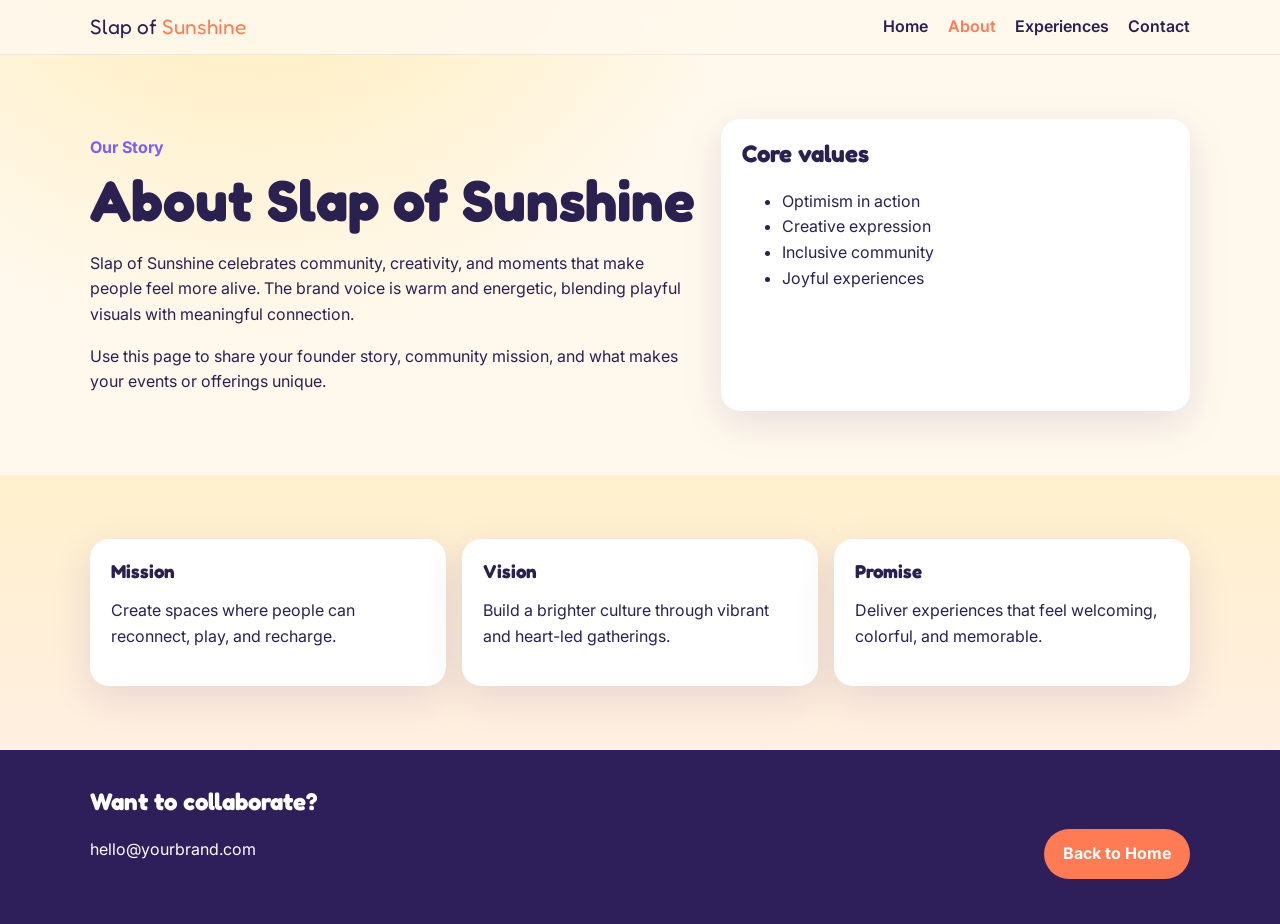
==== about.html @ 722636dc "Refine branding text and add dedicated about page" ====
<!doctype html>
<html lang="en">
  <head>
    <meta charset="UTF-8" />
    <meta name="viewport" content="width=device-width, initial-scale=1.0" />
    <title>About | Slap of Sunshine</title>
    <meta
      name="description"
      content="Learn more about the mission, values, and activities behind Slap of Sunshine."
    />
    <link rel="preconnect" href="https://fonts.googleapis.com" />
    <link rel="preconnect" href="https://fonts.gstatic.com" crossorigin />
    <link
      href="https://fonts.googleapis.com/css2?family=Fredoka:wght@400;500;700&family=Inter:wght@400;600;700&display=swap"
      rel="stylesheet"
    />
    <link rel="stylesheet" href="styles.css" />
  </head>
  <body>
    <header class="site-header">
      <div class="container nav-wrap">
        <a class="brand" href="index.html">Slap of <span>Sunshine</span></a>
        <nav>
          <ul class="nav-links">
            <li><a href="index.html">Home</a></li>
            <li><a href="about.html" aria-current="page">About</a></li>
            <li><a href="index.html#experiences">Experiences</a></li>
            <li><a href="index.html#contact">Contact</a></li>
          </ul>
        </nav>
      </div>
    </header>

    <main>
      <section class="section">
        <div class="container split">
          <div>
            <p class="eyebrow">Our Story</p>
            <h1>About Slap of Sunshine</h1>
            <p>
              Slap of Sunshine celebrates community, creativity, and moments that make
              people feel more alive. The brand voice is warm and energetic, blending
              playful visuals with meaningful connection.
            </p>
            <p>
              Use this page to share your founder story, community mission, and what makes
              your events or offerings unique.
            </p>
          </div>
          <aside class="card">
            <h2>Core values</h2>
            <ul>
              <li>Optimism in action</li>
              <li>Creative expression</li>
              <li>Inclusive community</li>
              <li>Joyful experiences</li>
            </ul>
          </aside>
        </div>
      </section>

      <section class="section alt-bg">
        <div class="container feature-grid">
          <article class="card feature">
            <h3>Mission</h3>
            <p>Create spaces where people can reconnect, play, and recharge.</p>
          </article>
          <article class="card feature">
            <h3>Vision</h3>
            <p>Build a brighter culture through vibrant and heart-led gatherings.</p>
          </article>
          <article class="card feature">
            <h3>Promise</h3>
            <p>Deliver experiences that feel welcoming, colorful, and memorable.</p>
          </article>
        </div>
      </section>
    </main>

    <footer class="site-footer">
      <div class="container footer-wrap">
        <div>
          <h2>Want to collaborate?</h2>
          <p>hello@yourbrand.com</p>
        </div>
        <a href="index.html" class="btn btn-primary">Back to Home</a>
      </div>
    </footer>
  </body>
</html>
---- styles.css ----
:root {
  --bg: #fff9ed;
  --text: #2a2150;
  --accent: #ff7b54;
  --accent-dark: #ec5a35;
  --yellow: #ffc83d;
  --purple: #7b5cff;
  --card: #ffffff;
  --shadow: 0 12px 40px rgba(59, 23, 118, 0.12);
  --radius: 1.2rem;
}

* {
  box-sizing: border-box;
}

body {
  margin: 0;
  font-family: Inter, system-ui, -apple-system, Segoe UI, Roboto, sans-serif;
  background: radial-gradient(circle at 20% -20%, #ffe9ac 0, transparent 35%), var(--bg);
  color: var(--text);
  line-height: 1.6;
}

h1,
h2,
h3,
.brand {
  font-family: Fredoka, Inter, sans-serif;
  line-height: 1.2;
  margin-top: 0;
}

.container {
  width: min(1100px, 92%);
  margin: 0 auto;
}

.site-header {
  position: sticky;
  top: 0;
  backdrop-filter: blur(8px);
  background: rgba(255, 249, 237, 0.9);
  z-index: 10;
  border-bottom: 1px solid rgba(42, 33, 80, 0.08);
}

.nav-wrap {
  display: flex;
  justify-content: space-between;
  align-items: center;
  padding: 0.9rem 0;
}

.brand {
  font-size: 1.3rem;
  text-decoration: none;
  color: inherit;
}

.brand span {
  color: var(--accent);
}

.nav-links {
  list-style: none;
  display: flex;
  gap: 1.2rem;
  margin: 0;
  padding: 0;
}

.nav-links a {
  text-decoration: none;
  color: inherit;
  font-weight: 600;
}


.nav-links a[aria-current="page"] {
  color: var(--accent);
}

.hero {
  position: relative;
  overflow: hidden;
  padding: 5rem 0 4rem;
}

.hero-grid {
  display: grid;
  grid-template-columns: 1.25fr 1fr;
  gap: 2rem;
  align-items: center;
}

.eyebrow {
  display: inline-block;
  font-weight: 700;
  color: var(--purple);
  margin-bottom: 0.3rem;
}

h1 {
  font-size: clamp(2rem, 5vw, 3.6rem);
  margin-bottom: 1rem;
}

.hero-copy {
  font-size: 1.1rem;
  max-width: 60ch;
}

.card {
  background: var(--card);
  border-radius: var(--radius);
  box-shadow: var(--shadow);
  padding: 1.3rem;
}

.card-highlight {
  border: 3px solid rgba(255, 123, 84, 0.3);
}

.card-highlight ul {
  padding-left: 1.1rem;
  margin-bottom: 0;
}

.cta-row {
  display: flex;
  gap: 0.9rem;
  flex-wrap: wrap;
  margin-top: 1.3rem;
}

.btn {
  border: none;
  border-radius: 999px;
  padding: 0.75rem 1.2rem;
  text-decoration: none;
  display: inline-block;
  font-weight: 700;
}

.btn-primary {
  background: var(--accent);
  color: #fff;
}

.btn-primary:hover {
  background: var(--accent-dark);
}

.btn-secondary {
  background: #fff;
  color: var(--purple);
  border: 2px solid rgba(123, 92, 255, 0.2);
}

.section {
  padding: 4rem 0;
}

.alt-bg {
  background: linear-gradient(180deg, rgba(255, 200, 61, 0.18), rgba(255, 123, 84, 0.08));
}

.split {
  display: grid;
  grid-template-columns: 1.3fr 1fr;
  gap: 1.4rem;
}

.feature-grid {
  display: grid;
  grid-template-columns: repeat(3, minmax(0, 1fr));
  gap: 1rem;
}

.feature h3 {
  margin-bottom: 0.4rem;
}

.gallery {
  display: grid;
  grid-template-columns: repeat(4, minmax(0, 1fr));
  gap: 0.9rem;
}

.tile {
  background: linear-gradient(145deg, #ffe47e, #ff9b75);
  color: #fff;
  border-radius: 1rem;
  min-height: 150px;
  display: grid;
  place-items: center;
  font-weight: 700;
}

.site-footer {
  padding: 2.4rem 0 2.8rem;
  background: #2e1f5a;
  color: #fff;
}

.footer-wrap {
  display: grid;
  grid-template-columns: 1fr auto;
  gap: 1rem;
  align-items: end;
}

.signup {
  display: flex;
  gap: 0.5rem;
}

.signup input {
  border-radius: 999px;
  border: none;
  min-width: 230px;
  padding: 0.75rem 1rem;
}

.sr-only {
  position: absolute;
  width: 1px;
  height: 1px;
  padding: 0;
  margin: -1px;
  overflow: hidden;
  clip: rect(0, 0, 0, 0);
  border: 0;
}

.sun {
  position: absolute;
  border-radius: 50%;
  pointer-events: none;
}

.sun-one {
  width: 220px;
  height: 220px;
  background: radial-gradient(circle at 35% 35%, #fff4c3, #ffc83d);
  right: -80px;
  top: -80px;
  opacity: 0.85;
}

.sun-two {
  width: 120px;
  height: 120px;
  background: radial-gradient(circle at 35% 35%, #ffd4bf, #ff7b54);
  left: -20px;
  bottom: -20px;
  opacity: 0.65;
}

@media (max-width: 860px) {
  .hero-grid,
  .split,
  .footer-wrap {
    grid-template-columns: 1fr;
  }

  .feature-grid {
    grid-template-columns: 1fr;
  }

  .gallery {
    grid-template-columns: repeat(2, minmax(0, 1fr));
  }

  .nav-links {
    display: none;
  }
}
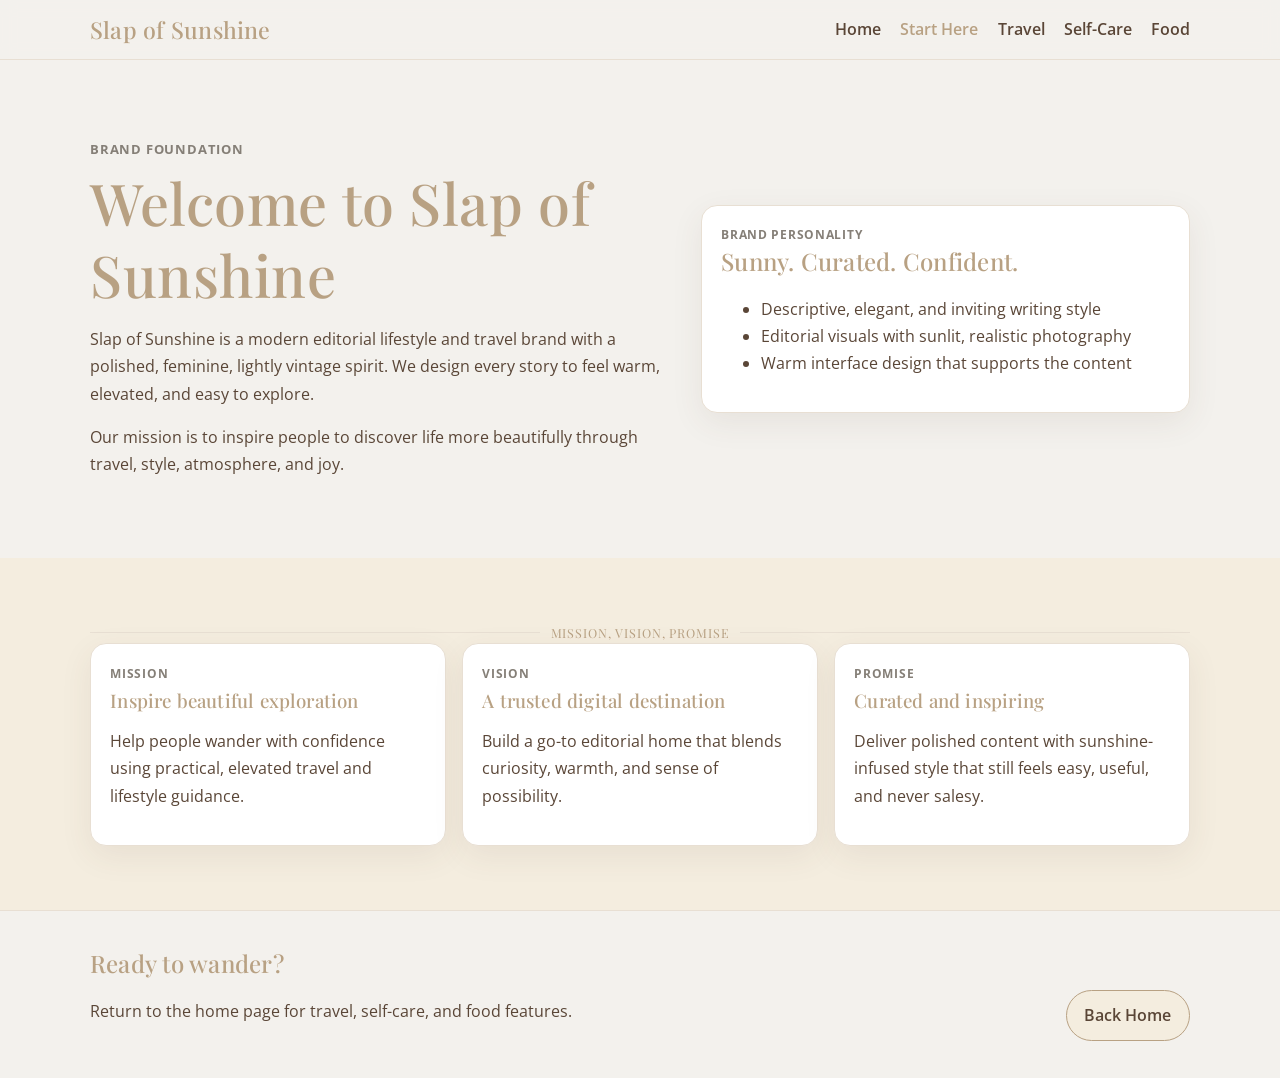
==== commit fa06cfeb: "Align site pages with new Slap of Sunshine brand guide" ====
--- a/about.html
+++ b/about.html
@@ -3,15 +3,15 @@
   <head>
     <meta charset="UTF-8" />
     <meta name="viewport" content="width=device-width, initial-scale=1.0" />
-    <title>About | Slap of Sunshine</title>
+    <title>Start Here | Slap of Sunshine</title>
     <meta
       name="description"
-      content="Learn more about the mission, values, and activities behind Slap of Sunshine."
+      content="Start here to learn Slap of Sunshine's mission, vision, and editorial style for travel and lifestyle storytelling."
     />
     <link rel="preconnect" href="https://fonts.googleapis.com" />
     <link rel="preconnect" href="https://fonts.gstatic.com" crossorigin />
     <link
-      href="https://fonts.googleapis.com/css2?family=Fredoka:wght@400;500;700&family=Inter:wght@400;600;700&display=swap"
+      href="https://fonts.googleapis.com/css2?family=Open+Sans:wght@400;600;700&family=Playfair+Display:wght@400;500;600&display=swap"
       rel="stylesheet"
     />
     <link rel="stylesheet" href="styles.css" />
@@ -19,13 +19,14 @@
   <body>
     <header class="site-header">
       <div class="container nav-wrap">
-        <a class="brand" href="index.html">Slap of <span>Sunshine</span></a>
-        <nav>
+        <a class="brand" href="index.html">Slap of Sunshine</a>
+        <nav aria-label="Primary">
           <ul class="nav-links">
             <li><a href="index.html">Home</a></li>
-            <li><a href="about.html" aria-current="page">About</a></li>
-            <li><a href="index.html#experiences">Experiences</a></li>
-            <li><a href="index.html#contact">Contact</a></li>
+            <li><a href="about.html" aria-current="page">Start Here</a></li>
+            <li><a href="index.html#travel">Travel</a></li>
+            <li><a href="index.html#self-care">Self-Care</a></li>
+            <li><a href="index.html#food">Food</a></li>
           </ul>
         </nav>
       </div>
@@ -35,44 +36,59 @@
       <section class="section">
         <div class="container split">
           <div>
-            <p class="eyebrow">Our Story</p>
-            <h1>About Slap of Sunshine</h1>
+            <p class="eyebrow">Brand Foundation</p>
+            <h1>Welcome to Slap of Sunshine</h1>
             <p>
-              Slap of Sunshine celebrates community, creativity, and moments that make
-              people feel more alive. The brand voice is warm and energetic, blending
-              playful visuals with meaningful connection.
+              Slap of Sunshine is a modern editorial lifestyle and travel brand with a
+              polished, feminine, lightly vintage spirit. We design every story to feel
+              warm, elevated, and easy to explore.
             </p>
             <p>
-              Use this page to share your founder story, community mission, and what makes
-              your events or offerings unique.
+              Our mission is to inspire people to discover life more beautifully through
+              travel, style, atmosphere, and joy.
             </p>
           </div>
           <aside class="card">
-            <h2>Core values</h2>
+            <p class="card-label">Brand Personality</p>
+            <h2>Sunny. Curated. Confident.</h2>
             <ul>
-              <li>Optimism in action</li>
-              <li>Creative expression</li>
-              <li>Inclusive community</li>
-              <li>Joyful experiences</li>
+              <li>Descriptive, elegant, and inviting writing style</li>
+              <li>Editorial visuals with sunlit, realistic photography</li>
+              <li>Warm interface design that supports the content</li>
             </ul>
           </aside>
         </div>
       </section>
 
       <section class="section alt-bg">
-        <div class="container feature-grid">
-          <article class="card feature">
-            <h3>Mission</h3>
-            <p>Create spaces where people can reconnect, play, and recharge.</p>
-          </article>
-          <article class="card feature">
-            <h3>Vision</h3>
-            <p>Build a brighter culture through vibrant and heart-led gatherings.</p>
-          </article>
-          <article class="card feature">
-            <h3>Promise</h3>
-            <p>Deliver experiences that feel welcoming, colorful, and memorable.</p>
-          </article>
+        <div class="container">
+          <div class="divider" role="presentation"><span>Mission, Vision, Promise</span></div>
+          <div class="feature-grid">
+            <article class="card feature">
+              <p class="card-label">Mission</p>
+              <h3>Inspire beautiful exploration</h3>
+              <p>
+                Help people wander with confidence using practical, elevated travel and
+                lifestyle guidance.
+              </p>
+            </article>
+            <article class="card feature">
+              <p class="card-label">Vision</p>
+              <h3>A trusted digital destination</h3>
+              <p>
+                Build a go-to editorial home that blends curiosity, warmth, and sense of
+                possibility.
+              </p>
+            </article>
+            <article class="card feature">
+              <p class="card-label">Promise</p>
+              <h3>Curated and inspiring</h3>
+              <p>
+                Deliver polished content with sunshine-infused style that still feels easy,
+                useful, and never salesy.
+              </p>
+            </article>
+          </div>
         </div>
       </section>
     </main>
@@ -80,10 +96,10 @@
     <footer class="site-footer">
       <div class="container footer-wrap">
         <div>
-          <h2>Want to collaborate?</h2>
-          <p>hello@yourbrand.com</p>
+          <h2>Ready to wander?</h2>
+          <p>Return to the home page for travel, self-care, and food features.</p>
         </div>
-        <a href="index.html" class="btn btn-primary">Back to Home</a>
+        <a href="index.html" class="btn btn-accent">Back Home</a>
       </div>
     </footer>
   </body>
--- a/styles.css
+++ b/styles.css
@@ -1,13 +1,15 @@
 :root {
-  --bg: #fff9ed;
-  --text: #2a2150;
-  --accent: #ff7b54;
-  --accent-dark: #ec5a35;
-  --yellow: #ffc83d;
-  --purple: #7b5cff;
+  --editorial-gold: #b8a183;
+  --soft-sand: #f3f1ed;
+  --mustard-sunshine: #c9a227;
+  --deep-warm-brown: #5a4637;
+  --warm-cream: #f4eddf;
+  --body-taupe: #857f77;
+  --vintage-marigold: #d4a017;
+  --soft-border: #e8dfd3;
   --card: #ffffff;
-  --shadow: 0 12px 40px rgba(59, 23, 118, 0.12);
-  --radius: 1.2rem;
+  --shadow: 0 10px 32px rgba(90, 70, 55, 0.08);
+  --radius: 1rem;
 }
 
 * {
@@ -16,19 +18,26 @@
 
 body {
   margin: 0;
-  font-family: Inter, system-ui, -apple-system, Segoe UI, Roboto, sans-serif;
-  background: radial-gradient(circle at 20% -20%, #ffe9ac 0, transparent 35%), var(--bg);
-  color: var(--text);
-  line-height: 1.6;
+  font-family: "Open Sans", system-ui, -apple-system, Segoe UI, Roboto, sans-serif;
+  background: var(--soft-sand);
+  color: var(--deep-warm-brown);
+  line-height: 1.7;
 }
 
 h1,
 h2,
 h3,
 .brand {
-  font-family: Fredoka, Inter, sans-serif;
-  line-height: 1.2;
+  font-family: "Playfair Display", Georgia, serif;
+  color: var(--editorial-gold);
+  font-weight: 500;
+  letter-spacing: 0.01em;
+  line-height: 1.25;
   margin-top: 0;
+}
+
+a {
+  color: inherit;
 }
 
 .container {
@@ -40,26 +49,21 @@
   position: sticky;
   top: 0;
   backdrop-filter: blur(8px);
-  background: rgba(255, 249, 237, 0.9);
+  background: rgba(243, 241, 237, 0.92);
+  border-bottom: 1px solid var(--soft-border);
   z-index: 10;
-  border-bottom: 1px solid rgba(42, 33, 80, 0.08);
 }
 
 .nav-wrap {
   display: flex;
   justify-content: space-between;
   align-items: center;
-  padding: 0.9rem 0;
+  padding: 0.95rem 0;
 }
 
 .brand {
-  font-size: 1.3rem;
   text-decoration: none;
-  color: inherit;
-}
-
-.brand span {
-  color: var(--accent);
+  font-size: 1.45rem;
 }
 
 .nav-links {
@@ -72,104 +76,117 @@
 
 .nav-links a {
   text-decoration: none;
-  color: inherit;
+  color: var(--deep-warm-brown);
   font-weight: 600;
 }
 
-
+.nav-links a:hover,
 .nav-links a[aria-current="page"] {
-  color: var(--accent);
-}
-
-.hero {
-  position: relative;
-  overflow: hidden;
-  padding: 5rem 0 4rem;
-}
-
-.hero-grid {
-  display: grid;
-  grid-template-columns: 1.25fr 1fr;
-  gap: 2rem;
+  color: var(--editorial-gold);
+}
+
+.hero,
+.section {
+  padding: 4rem 0;
+}
+
+.hero-grid,
+.split {
+  display: grid;
+  grid-template-columns: 1.2fr 1fr;
+  gap: 1.5rem;
   align-items: center;
 }
 
 .eyebrow {
   display: inline-block;
+  margin-bottom: 0.35rem;
+  color: var(--body-taupe);
+  text-transform: uppercase;
+  letter-spacing: 0.06em;
+  font-size: 0.84rem;
   font-weight: 700;
-  color: var(--purple);
-  margin-bottom: 0.3rem;
 }
 
 h1 {
-  font-size: clamp(2rem, 5vw, 3.6rem);
-  margin-bottom: 1rem;
+  font-size: clamp(2rem, 4.8vw, 3.6rem);
+  margin-bottom: 0.75rem;
+}
+
+.section-title {
+  margin: 0.8rem 0 1.2rem;
 }
 
 .hero-copy {
-  font-size: 1.1rem;
-  max-width: 60ch;
+  max-width: 58ch;
+  color: var(--body-taupe);
 }
 
 .card {
   background: var(--card);
+  border: 1px solid var(--soft-border);
   border-radius: var(--radius);
   box-shadow: var(--shadow);
-  padding: 1.3rem;
-}
-
-.card-highlight {
-  border: 3px solid rgba(255, 123, 84, 0.3);
-}
-
-.card-highlight ul {
-  padding-left: 1.1rem;
-  margin-bottom: 0;
+  padding: 1.2rem;
+}
+
+.card-label {
+  margin: 0;
+  text-transform: uppercase;
+  letter-spacing: 0.06em;
+  font-size: 0.75rem;
+  color: var(--body-taupe);
+  font-weight: 700;
 }
 
 .cta-row {
   display: flex;
-  gap: 0.9rem;
+  gap: 0.75rem;
   flex-wrap: wrap;
-  margin-top: 1.3rem;
+  margin-top: 1.2rem;
 }
 
 .btn {
-  border: none;
+  display: inline-block;
+  text-decoration: none;
   border-radius: 999px;
-  padding: 0.75rem 1.2rem;
-  text-decoration: none;
-  display: inline-block;
-  font-weight: 700;
-}
-
-.btn-primary {
-  background: var(--accent);
-  color: #fff;
-}
-
-.btn-primary:hover {
-  background: var(--accent-dark);
-}
-
-.btn-secondary {
-  background: #fff;
-  color: var(--purple);
-  border: 2px solid rgba(123, 92, 255, 0.2);
-}
-
-.section {
-  padding: 4rem 0;
+  border: 1px solid var(--editorial-gold);
+  background: var(--soft-sand);
+  color: var(--deep-warm-brown);
+  padding: 0.68rem 1.1rem;
+  font-weight: 600;
+  transition: background-color 0.2s ease;
+}
+
+.btn:hover {
+  background: var(--mustard-sunshine);
+}
+
+.btn-accent {
+  background: var(--warm-cream);
 }
 
 .alt-bg {
-  background: linear-gradient(180deg, rgba(255, 200, 61, 0.18), rgba(255, 123, 84, 0.08));
-}
-
-.split {
-  display: grid;
-  grid-template-columns: 1.3fr 1fr;
-  gap: 1.4rem;
+  background: var(--warm-cream);
+}
+
+.divider {
+  display: flex;
+  align-items: center;
+  gap: 0.65rem;
+  color: var(--editorial-gold);
+  font-family: "Playfair Display", Georgia, serif;
+  text-transform: uppercase;
+  letter-spacing: 0.07em;
+  font-size: 0.78rem;
+}
+
+.divider::before,
+.divider::after {
+  content: "";
+  height: 1px;
+  flex: 1;
+  background: var(--soft-border);
 }
 
 .feature-grid {
@@ -179,29 +196,31 @@
 }
 
 .feature h3 {
-  margin-bottom: 0.4rem;
+  margin: 0.3rem 0 0.45rem;
 }
 
 .gallery {
   display: grid;
   grid-template-columns: repeat(4, minmax(0, 1fr));
-  gap: 0.9rem;
+  gap: 0.85rem;
 }
 
 .tile {
-  background: linear-gradient(145deg, #ffe47e, #ff9b75);
-  color: #fff;
-  border-radius: 1rem;
   min-height: 150px;
+  border-radius: var(--radius);
+  border: 1px solid var(--soft-border);
+  background: linear-gradient(145deg, rgba(201, 162, 39, 0.2), rgba(184, 161, 131, 0.12));
   display: grid;
   place-items: center;
-  font-weight: 700;
+  color: var(--deep-warm-brown);
+  font-family: "Playfair Display", Georgia, serif;
+  font-size: 1.15rem;
 }
 
 .site-footer {
-  padding: 2.4rem 0 2.8rem;
-  background: #2e1f5a;
-  color: #fff;
+  padding: 2.3rem 0;
+  border-top: 1px solid var(--soft-border);
+  background: var(--soft-sand);
 }
 
 .footer-wrap {
@@ -211,60 +230,10 @@
   align-items: end;
 }
 
-.signup {
-  display: flex;
-  gap: 0.5rem;
-}
-
-.signup input {
-  border-radius: 999px;
-  border: none;
-  min-width: 230px;
-  padding: 0.75rem 1rem;
-}
-
-.sr-only {
-  position: absolute;
-  width: 1px;
-  height: 1px;
-  padding: 0;
-  margin: -1px;
-  overflow: hidden;
-  clip: rect(0, 0, 0, 0);
-  border: 0;
-}
-
-.sun {
-  position: absolute;
-  border-radius: 50%;
-  pointer-events: none;
-}
-
-.sun-one {
-  width: 220px;
-  height: 220px;
-  background: radial-gradient(circle at 35% 35%, #fff4c3, #ffc83d);
-  right: -80px;
-  top: -80px;
-  opacity: 0.85;
-}
-
-.sun-two {
-  width: 120px;
-  height: 120px;
-  background: radial-gradient(circle at 35% 35%, #ffd4bf, #ff7b54);
-  left: -20px;
-  bottom: -20px;
-  opacity: 0.65;
-}
-
 @media (max-width: 860px) {
   .hero-grid,
   .split,
-  .footer-wrap {
-    grid-template-columns: 1fr;
-  }
-
+  .footer-wrap,
   .feature-grid {
     grid-template-columns: 1fr;
   }
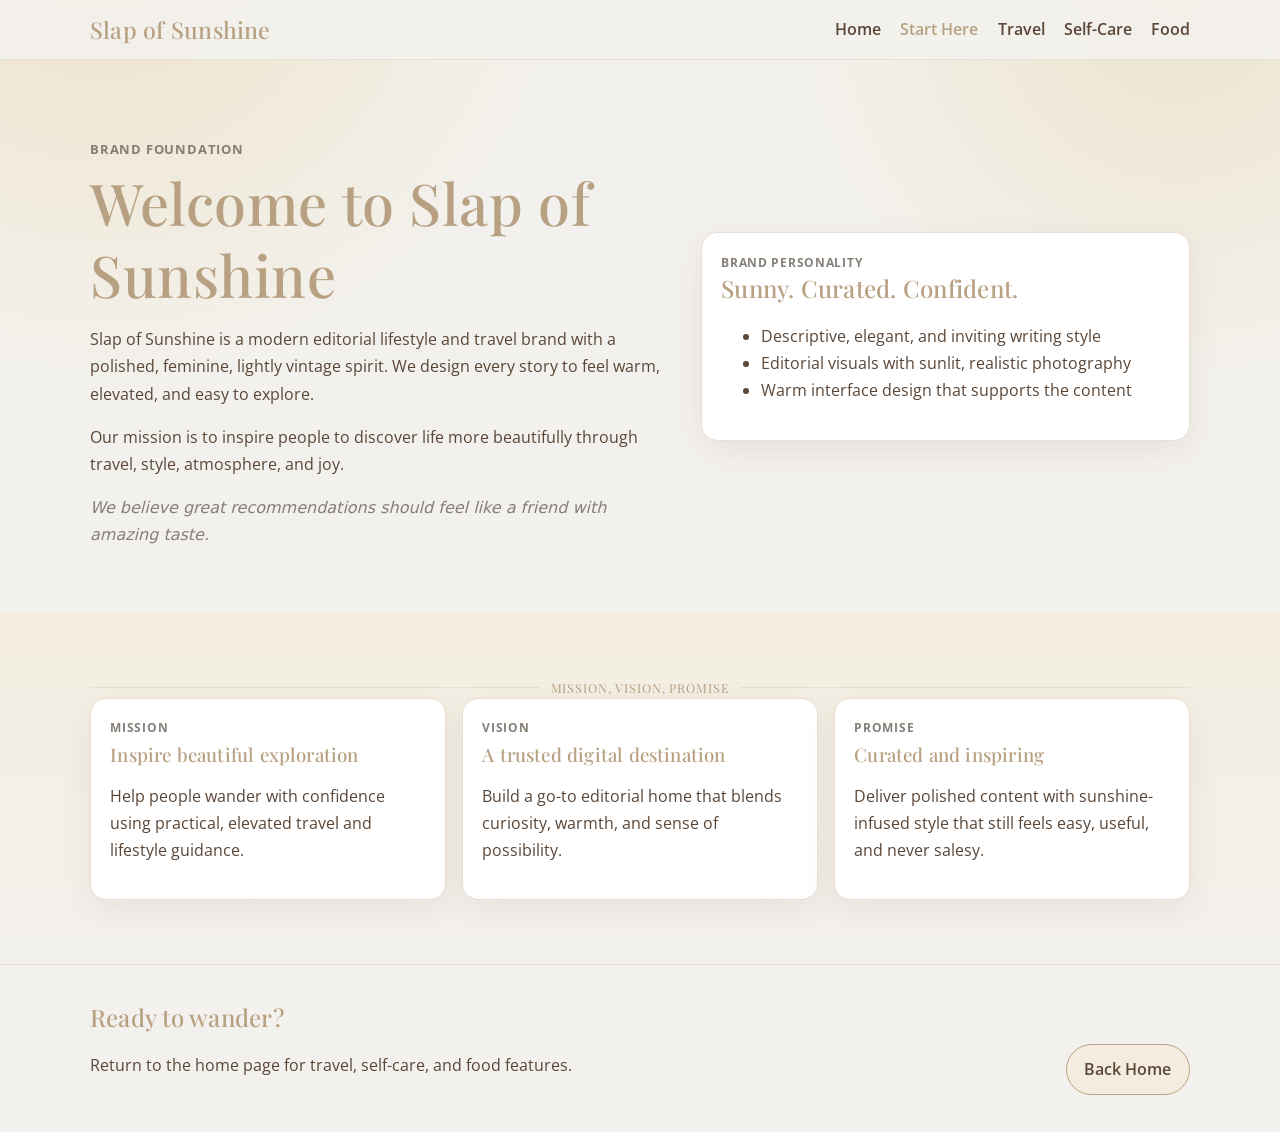
==== commit e281a6a0: "Add brighter, happier vibe to brand-aligned pages" ====
--- a/about.html
+++ b/about.html
@@ -47,6 +47,7 @@
               Our mission is to inspire people to discover life more beautifully through
               travel, style, atmosphere, and joy.
             </p>
+            <p class="happy-note">We believe great recommendations should feel like a friend with amazing taste.</p>
           </div>
           <aside class="card">
             <p class="card-label">Brand Personality</p>
--- a/styles.css
+++ b/styles.css
@@ -19,7 +19,8 @@
 body {
   margin: 0;
   font-family: "Open Sans", system-ui, -apple-system, Segoe UI, Roboto, sans-serif;
-  background: var(--soft-sand);
+  background: radial-gradient(circle at 8% -8%, rgba(212, 160, 23, 0.18), transparent 28%),
+    radial-gradient(circle at 92% 0%, rgba(201, 162, 39, 0.16), transparent 24%), var(--soft-sand);
   color: var(--deep-warm-brown);
   line-height: 1.7;
 }
@@ -90,6 +91,11 @@
   padding: 4rem 0;
 }
 
+.hero {
+  position: relative;
+  overflow: hidden;
+}
+
 .hero-grid,
 .split {
   display: grid;
@@ -128,6 +134,12 @@
   border-radius: var(--radius);
   box-shadow: var(--shadow);
   padding: 1.2rem;
+  transition: transform 0.2s ease, box-shadow 0.2s ease;
+}
+
+.card:hover {
+  transform: translateY(-2px);
+  box-shadow: 0 14px 34px rgba(90, 70, 55, 0.12);
 }
 
 .card-label {
@@ -167,7 +179,7 @@
 }
 
 .alt-bg {
-  background: var(--warm-cream);
+  background: linear-gradient(180deg, rgba(244, 237, 223, 0.9), rgba(243, 241, 237, 0.95));
 }
 
 .divider {
@@ -223,6 +235,40 @@
   background: var(--soft-sand);
 }
 
+.happy-note {
+  margin-bottom: 0;
+  color: var(--body-taupe);
+  font-style: italic;
+}
+
+.section-footnote {
+  margin: 1rem 0 0;
+  color: var(--body-taupe);
+}
+
+.glow {
+  position: absolute;
+  border-radius: 999px;
+  pointer-events: none;
+  z-index: -1;
+}
+
+.glow-one {
+  width: 280px;
+  height: 280px;
+  top: -120px;
+  right: -120px;
+  background: radial-gradient(circle, rgba(201, 162, 39, 0.3) 0%, rgba(201, 162, 39, 0) 70%);
+}
+
+.glow-two {
+  width: 220px;
+  height: 220px;
+  bottom: -110px;
+  left: -100px;
+  background: radial-gradient(circle, rgba(184, 161, 131, 0.24) 0%, rgba(184, 161, 131, 0) 70%);
+}
+
 .footer-wrap {
   display: grid;
   grid-template-columns: 1fr auto;
